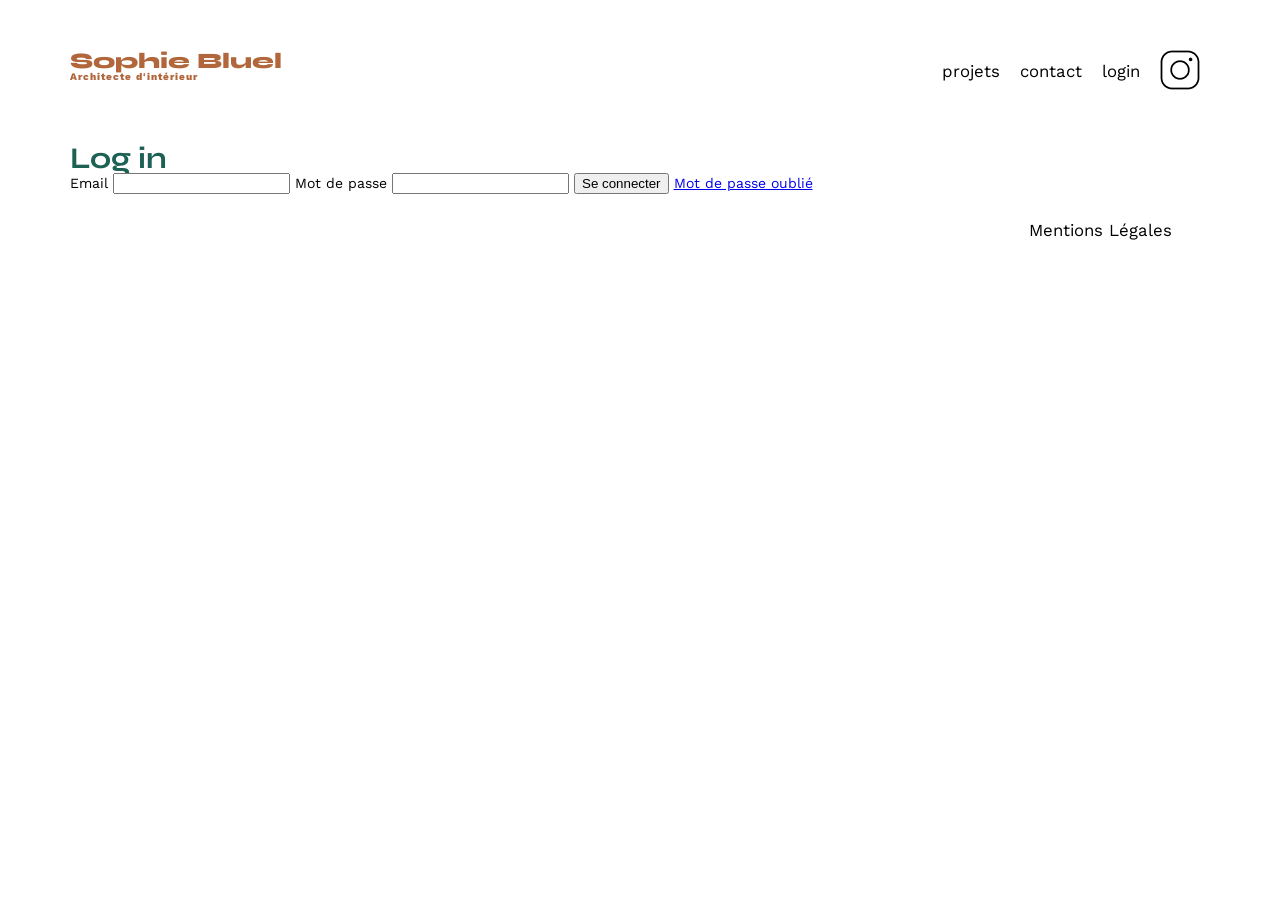
==== connection.html @ 4923fe65 "html connection" ====
<!DOCTYPE html>
<html lang="fr">
<head>
	<meta charset="UTF-8">
	<title>Sophie Bluel - Architecte d'intérieur</title>
	<meta name="viewport" content="width=device-width, initial-scale=1.0">
	<link rel="preconnect" href="https://fonts.googleapis.com">
	<link rel="preconnect" href="https://fonts.gstatic.com" crossorigin>
	<link href="https://fonts.googleapis.com/css2?family=Syne:wght@700;800&family=Work+Sans&display=swap" rel="stylesheet">
	<meta name="description" content="">
	<link rel="stylesheet" href="./assets/style.css">
	<script src="scripts/script.js" defer></script>
</head>
<body>
<header>
	<h1>Sophie Bluel <span>Architecte d'intérieur</span></h1>
	<nav>
		<ul>
			<li>projets</li>
			<li>contact</li>
			<li>login</li>
			<li><img src="./assets/icons/instagram.png" alt="Instagram"></li>
		</ul>
	</nav>
</header>
<main>
    <div id="formulaire">
        <h2>Log in</h2>
        <form class="login-form">
            <label for="email-user">Email</label>
            <input type="email" id="email-user"/>

            <label for="password">Mot de passe</label>
            <input type="text" id="password-user">

            <button type="submit">Se connecter</button>
            <a href="#">Mot de passe oublié</a>
        </form>

    </div>
</main>


<footer>
	<nav>
		<ul>
			<li>Mentions Légales</li>
		</ul>
	</nav>
</footer>
</body>
</html>
---- assets/style.css ----
/* http://meyerweb.com/eric/tools/css/reset/
   v2.0 | 20110126
   License: none (public domain)
*/

html, body, div, span, applet, object, iframe,
h1, h2, h3, h4, h5, h6, p, blockquote, pre,
a, abbr, acronym, address, big, cite, code,
del, dfn, em, img, ins, kbd, q, s, samp,
small, strike, strong, sub, sup, tt, var,
b, u, i, center,
dl, dt, dd, ol, ul, li,
fieldset, form, label, legend,
table, caption, tbody, tfoot, thead, tr, th, td,
article, aside, canvas, details, embed,
figure, figcaption, footer, header, hgroup,
menu, nav, output, ruby, section, summary,
time, mark, audio, video {
	margin: 0;
	padding: 0;
	border: 0;
	font-size: 100%;
	font: inherit;
	vertical-align: baseline;
}
/* HTML5 display-role reset for older browsers */
article, aside, details, figcaption, figure,
footer, header, hgroup, menu, nav, section {
	display: block;
}
body {
	line-height: 1;
}
ol, ul {
	list-style: none;
}
blockquote, q {
	quotes: none;
}
blockquote:before, blockquote:after,
q:before, q:after {
	content: '';
	content: none;
}
table {
	border-collapse: collapse;
	border-spacing: 0;
}
/** end reset css**/
body {
	max-width: 1140px;
	margin:auto;
	font-family: 'Work Sans' ;
	font-size: 14px;
}
header {
	display: flex;
	justify-content: space-between;
	margin: 50px 0
}
section {
	margin: 50px 0
}

h1{
	display: flex;
	flex-direction: column;
	font-family: 'Syne';
	font-size: 22px;
	font-weight: 800;
	color: #B1663C
}

h1 > span {
	font-family: 'Work Sans';
	font-size:10px;
	letter-spacing: 0.1em;
;
}

h2{
	font-family: 'Syne';
	font-weight: 700;
	font-size: 30px;
	color: #1D6154
}
nav ul {
	display: flex;
	align-items: center;
	list-style-type: none;

}
nav li {
	padding: 0 10px;
	font-size: 1.2em;
}

li:hover {
	color: #B1663C;
}
#introduction {
	display: flex;
	align-items: center;
}
#introduction figure {
	flex: 1
}
#introduction img {
	display: block;
	margin: auto;
	width: 80%;
}

#introduction article {
	flex: 1
}
#introduction h2 {
	margin-bottom: 1em;
}

#introduction p {
	margin-bottom: 0.5em;
}
#portfolio h2 {
	text-align: center;
	margin-bottom: 1em;
}
.gallery {
	width: 100%;
	display: grid;
	grid-template-columns: 1fr 1fr 1fr;
	grid-column-gap: 20px;
	grid-row-gap: 20px;
}

.gallery img {
	width: 100%;

}
#contact {
	width: 50%;
margin: auto;
}
#contact > * {
	text-align: center;

}
#contact h2{
	margin-bottom: 20px;
}
#contact form {
	text-align: left;
	margin-top:30px;
	display: flex;
	flex-direction: column;
}

#contact input {
	height: 50px;
	font-size: 1.2em;
	border: none;
	box-shadow: 0px 4px 14px rgba(0, 0, 0, 0.09);
}
#contact label {
	margin: 2em 0 1em 0;
}
#contact textarea {
	border: none;
	box-shadow: 0px 4px 14px rgba(0, 0, 0, 0.09);
}

input[type="submit"]{
	font-family: 'Syne';
	font-weight: 700;
	color: white;
	background-color: #1D6154;
	margin : 2em auto ;
	width: 180px;
	text-align: center;
	border-radius: 60px ;
}

footer nav ul {
	display: flex;
	justify-content: flex-end;
	margin: 2em
}



/* Ajout */
.filter{
	display: flex;
	align-items: center;
	justify-content: center;
	margin-bottom: 25px;
	gap: 15px;
}

.button{
background-color: #fff;
padding: 5px 10px;
border-radius: 20px;
border: 1px solid #1D6154;
color: #1D6154;
font-weight: 700;
font-family: 'Syne' ;

}
.button:hover {
	background-color:#0E2F28;
	color: #fff
 ;
}
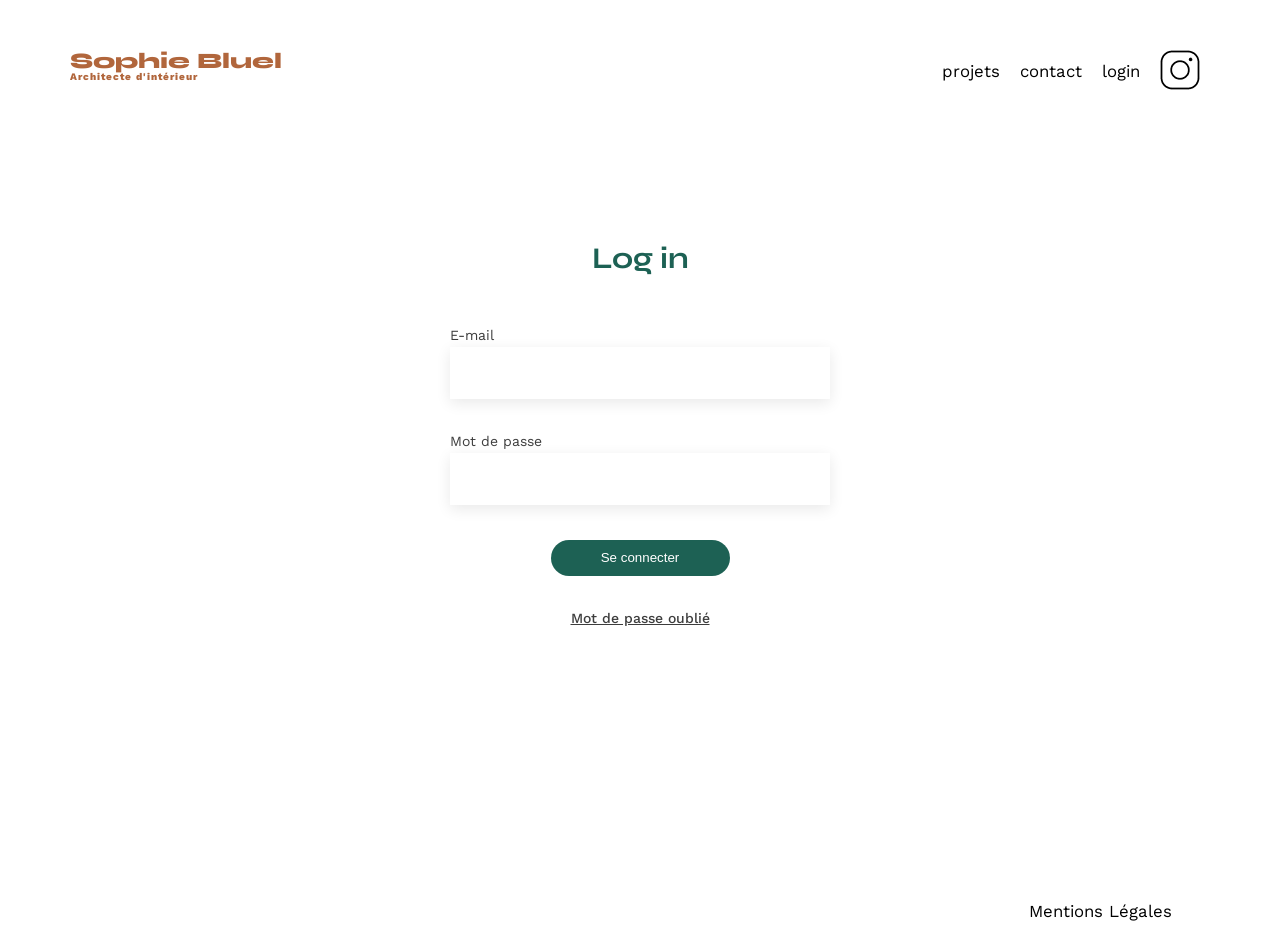
==== commit ceb286be: "stlye connection page" ====
--- a/connection.html
+++ b/connection.html
@@ -25,9 +25,10 @@
 </header>
 <main>
     <div id="formulaire">
-        <h2>Log in</h2>
         <form class="login-form">
-            <label for="email-user">Email</label>
+            <h2>Log in</h2>
+
+            <label for="email-user">E-mail</label>
             <input type="email" id="email-user"/>
 
             <label for="password">Mot de passe</label>
--- a/assets/style.css
+++ b/assets/style.css
@@ -212,3 +212,53 @@
 	color: #fff
  ;
 }
+
+
+/* Connection page */
+
+#formulaire{
+	display: flex;
+	justify-content: center;
+	padding-top: 100px;
+	padding-bottom: 250px;
+}
+
+.login-form{
+	width: 380px;
+	display: flex;
+	flex-direction: column;
+	gap: 5px;
+	color: #3d3d3d;
+
+}
+.login-form h2{
+	align-self: center;
+	padding-bottom: 50px;
+	
+}
+
+.login-form input{
+	height: 50px;
+	border: 0;
+	box-shadow: 0px 4px 14px 0px #00000017;
+	margin-bottom: 30px;
+}
+
+.login-form button{
+	align-self: center;
+	width: 179px;
+	height: 36px;
+	color: #fff;
+	background-color: #1D6154;
+	border-radius: 20px ;
+	border: 0;
+	margin-bottom: 30px;
+}
+
+.login-form a{
+	align-self: center;
+	color: #3d3d3d;
+	font-size: 14px;
+	font-weight: 500;
+
+}
